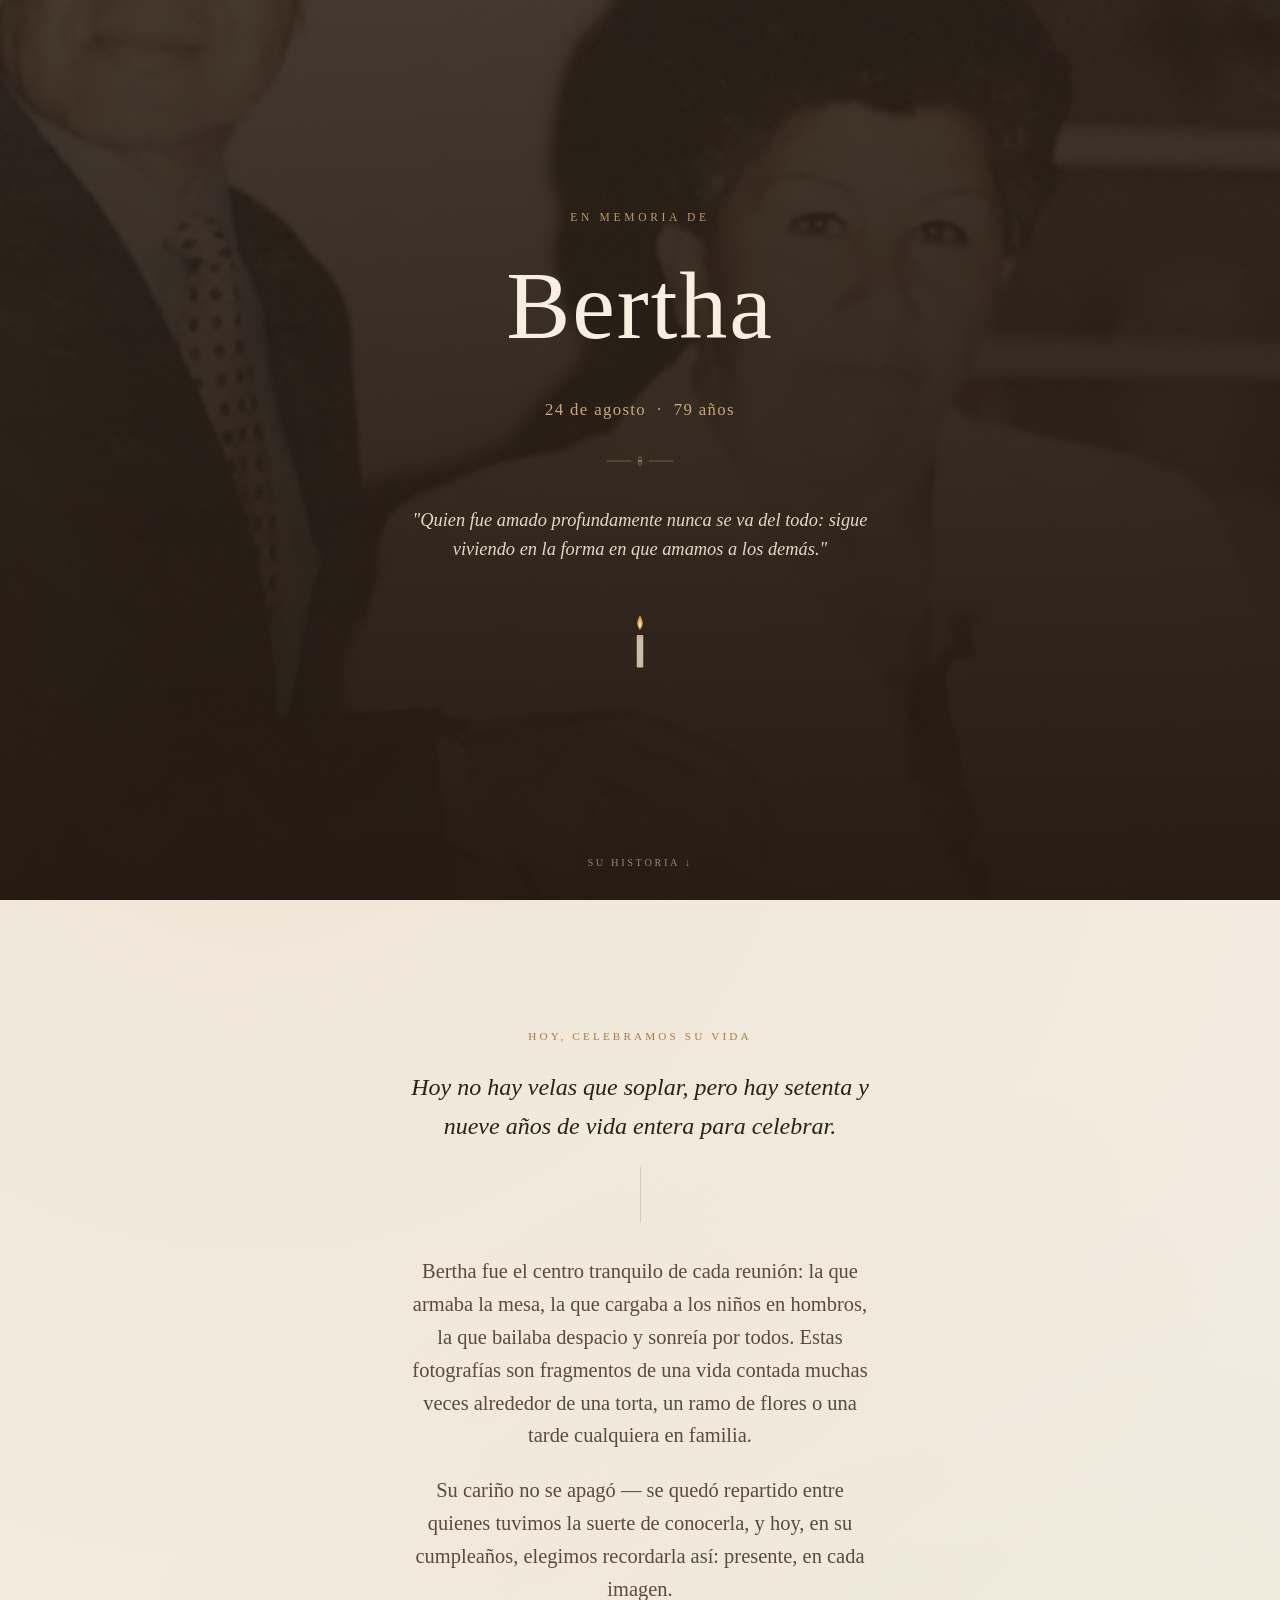
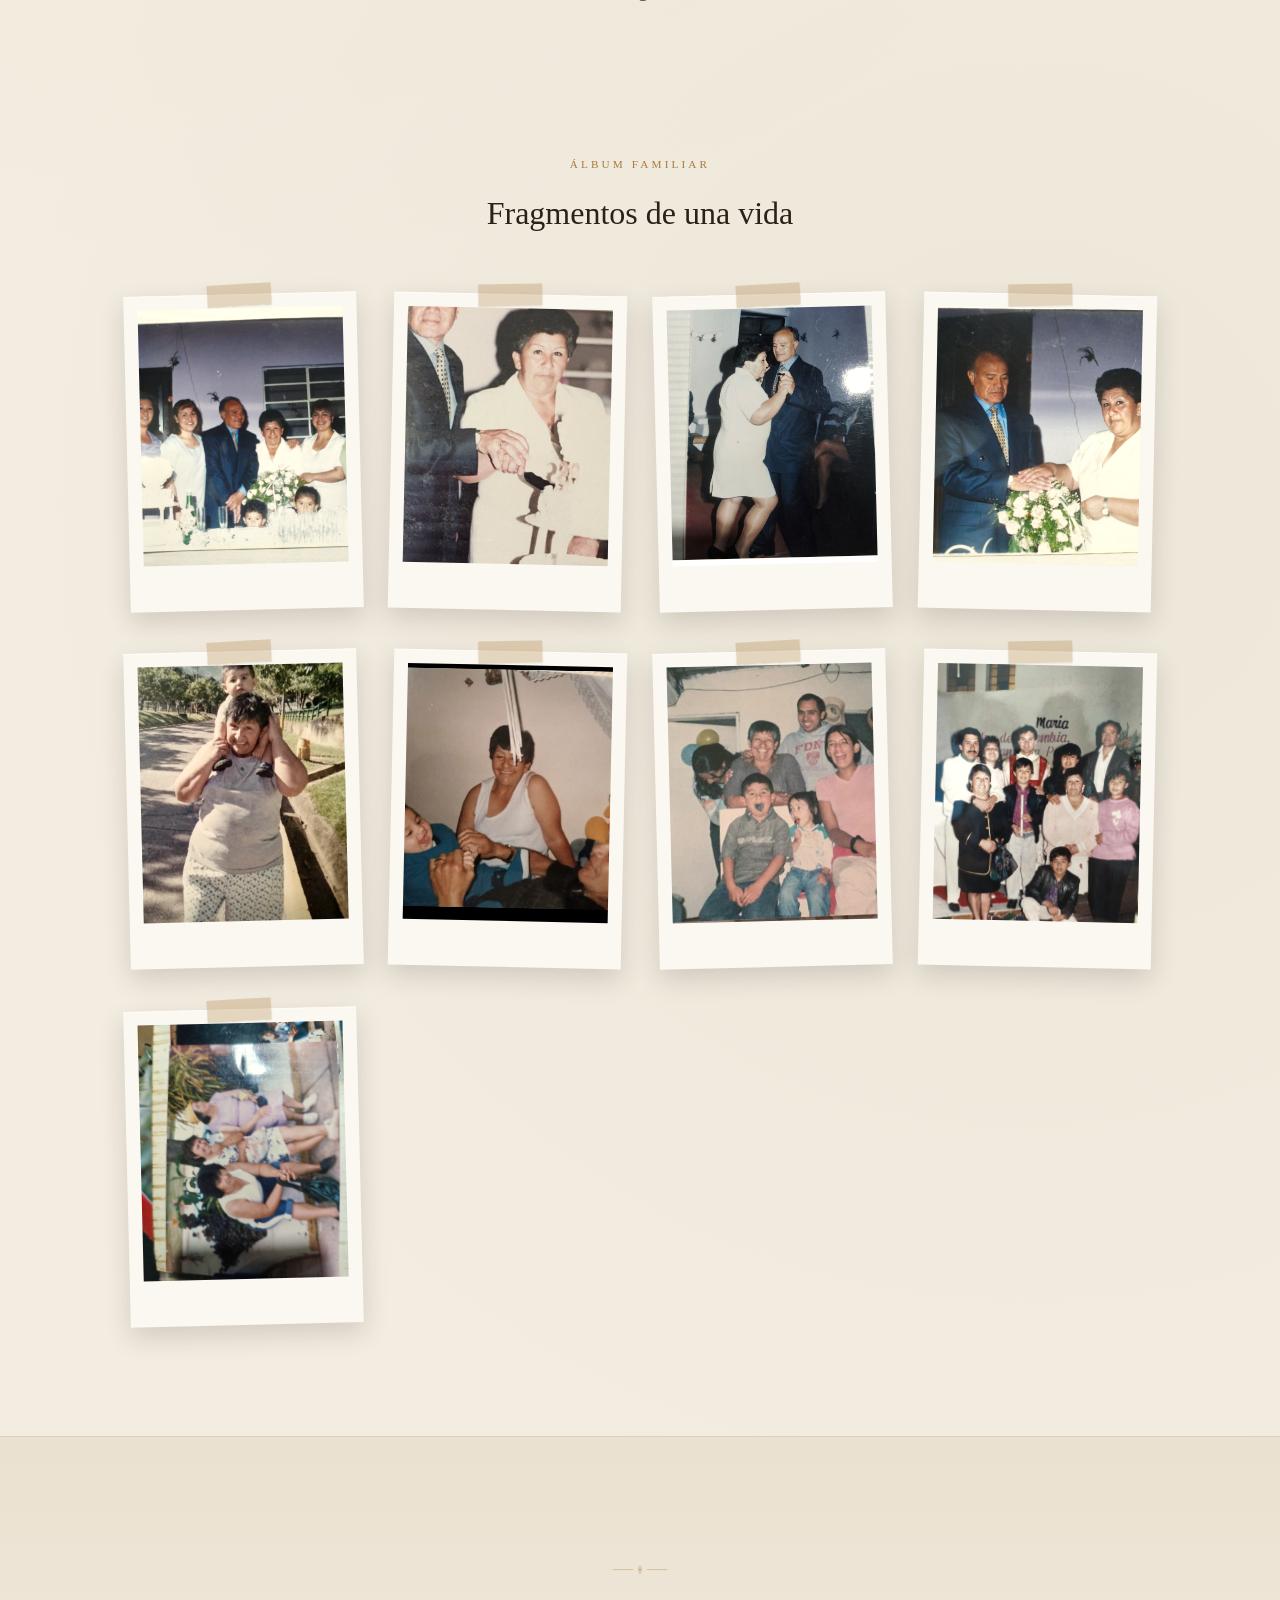
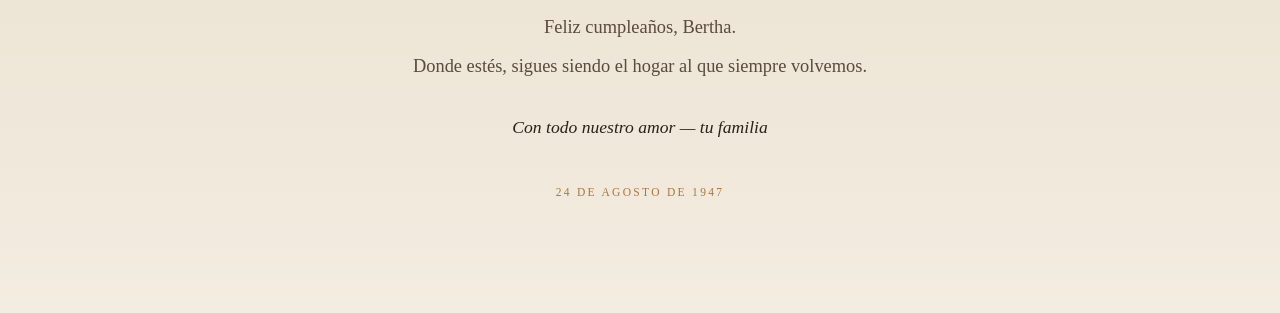
==== index.html @ 24d58ec5 "act name" ====
<!DOCTYPE html>
<html lang="es">

<head>
  <meta charset="UTF-8">
  <meta name="viewport" content="width=device-width, initial-scale=1.0">
  <title>Bertha — En su memoria</title>
  <link rel="stylesheet" href="style.css">
</head>

<body class="paper-texture">

  <section class="hero">
    <div class="hero-photo"></div>
    <div class="hero-veil"></div>
    <div class="hero-inner">
      <span class="eyebrow">En memoria de</span>
      <h1>Bertha</h1>
      <div class="dates">24 de agosto &nbsp;·&nbsp; 79 años</div>

      <svg class="flourish" viewBox="0 0 120 24" fill="none" xmlns="http://www.w3.org/2000/svg">
        <path d="M2 12H45" stroke="#C9A876" stroke-width="1" />
        <path d="M75 12H118" stroke="#C9A876" stroke-width="1" />
        <path d="M60 4C64 8 64 16 60 20C56 16 56 8 60 4Z" stroke="#C9A876" stroke-width="1.1" />
        <circle cx="60" cy="12" r="2" fill="#C9A876" />
      </svg>

      <p class="epitaph">"Quien fue amado profundamente nunca se va del todo: sigue viviendo en la forma en que amamos a
        los demás."</p>

      <svg class="candle" viewBox="0 0 40 90" xmlns="http://www.w3.org/2000/svg">
        <rect x="15" y="34" width="10" height="50" rx="2" fill="#E4D8C4" opacity="0.85" />
        <rect x="15" y="34" width="10" height="6" fill="#C9A876" opacity="0.5" />
        <g class="flame">
          <path d="M20 4C24 12 27 17 20 26C13 17 16 12 20 4Z" fill="#E0A94B" />
          <path d="M20 12C22 16 23 19 20 23C17 19 18 16 20 12Z" fill="#F6E0A6" />
        </g>
      </svg>
    </div>
    <div class="scrolldown">Su historia ↓</div>
  </section>

  <section class="tribute">
    <span class="label">Hoy, celebramos su vida</span>
    <p class="lede">Hoy no hay velas que soplar, pero hay setenta y nueve años de vida entera para celebrar.</p>
    <div class="divider"></div>
    <p>Bertha fue el centro tranquilo de cada reunión: la que armaba la mesa, la que cargaba a los niños en hombros, la
      que bailaba despacio y sonreía por todos. Estas fotografías son fragmentos de una vida contada muchas veces
      alrededor de una torta, un ramo de flores o una tarde cualquiera en familia.</p>
    <p>Su cariño no se apagó — se quedó repartido entre quienes tuvimos la suerte de conocerla, y hoy, en su cumpleaños,
      elegimos recordarla así: presente, en cada imagen.</p>
  </section>

  <section class="gallery-section">
    <div class="gallery-heading">
      <span class="label">Álbum familiar</span>
      <h2>Fragmentos de una vida</h2>
    </div>
    <div class="album">
      <div class="frame">
        <div class="tape"></div><img
          src="[data-uri]"
          alt="Familia celebrando">
      </div>
      <div class="frame">
        <div class="tape"></div><img
          src="[data-uri]"
          alt="Bertha cortando la torta">
      </div>
      <div class="frame">
        <div class="tape"></div><img
          src="[data-uri]"
          alt="Bailando">
      </div>
      <div class="frame">
        <div class="tape"></div><img
          src="[data-uri]"
          alt="Con el ramo de flores">
      </div>
      <div class="frame">
        <div class="tape"></div><img
          src="[data-uri]"
          alt="Cargando a un nieto">
      </div>
      <div class="frame">
        <div class="tape"></div><img
          src="[data-uri]"
          alt="En familia">
      </div>
      <div class="frame">
        <div class="tape"></div><img
          src="[data-uri]"
          alt="Reunión familiar">
      </div>
      <div class="frame">
        <div class="tape"></div><img
          src="[data-uri]"
          alt="En la iglesia con la familia">
      </div>
      <div class="frame">
        <div class="tape"></div><img
          src="[data-uri]"
          alt="Con las hijas">
      </div>
    </div>
  </section>

  <section class="closing">
    <svg class="flourish" viewBox="0 0 120 24" fill="none" xmlns="http://www.w3.org/2000/svg">
      <path d="M2 12H45" stroke="#A9793C" stroke-width="1" />
      <path d="M75 12H118" stroke="#A9793C" stroke-width="1" />
      <path d="M60 4C64 8 64 16 60 20C56 16 56 8 60 4Z" stroke="#A9793C" stroke-width="1.1" />
      <circle cx="60" cy="12" r="2" fill="#A9793C" />
    </svg>
    <p>Feliz cumpleaños, Bertha.</p>
    <p>Donde estés, sigues siendo el hogar al que siempre volvemos.</p>
    <div class="sign">Con todo nuestro amor — tu familia</div>
    <div class="heart">24 de agosto de 1947</div>
  </section>

</body>

</html>
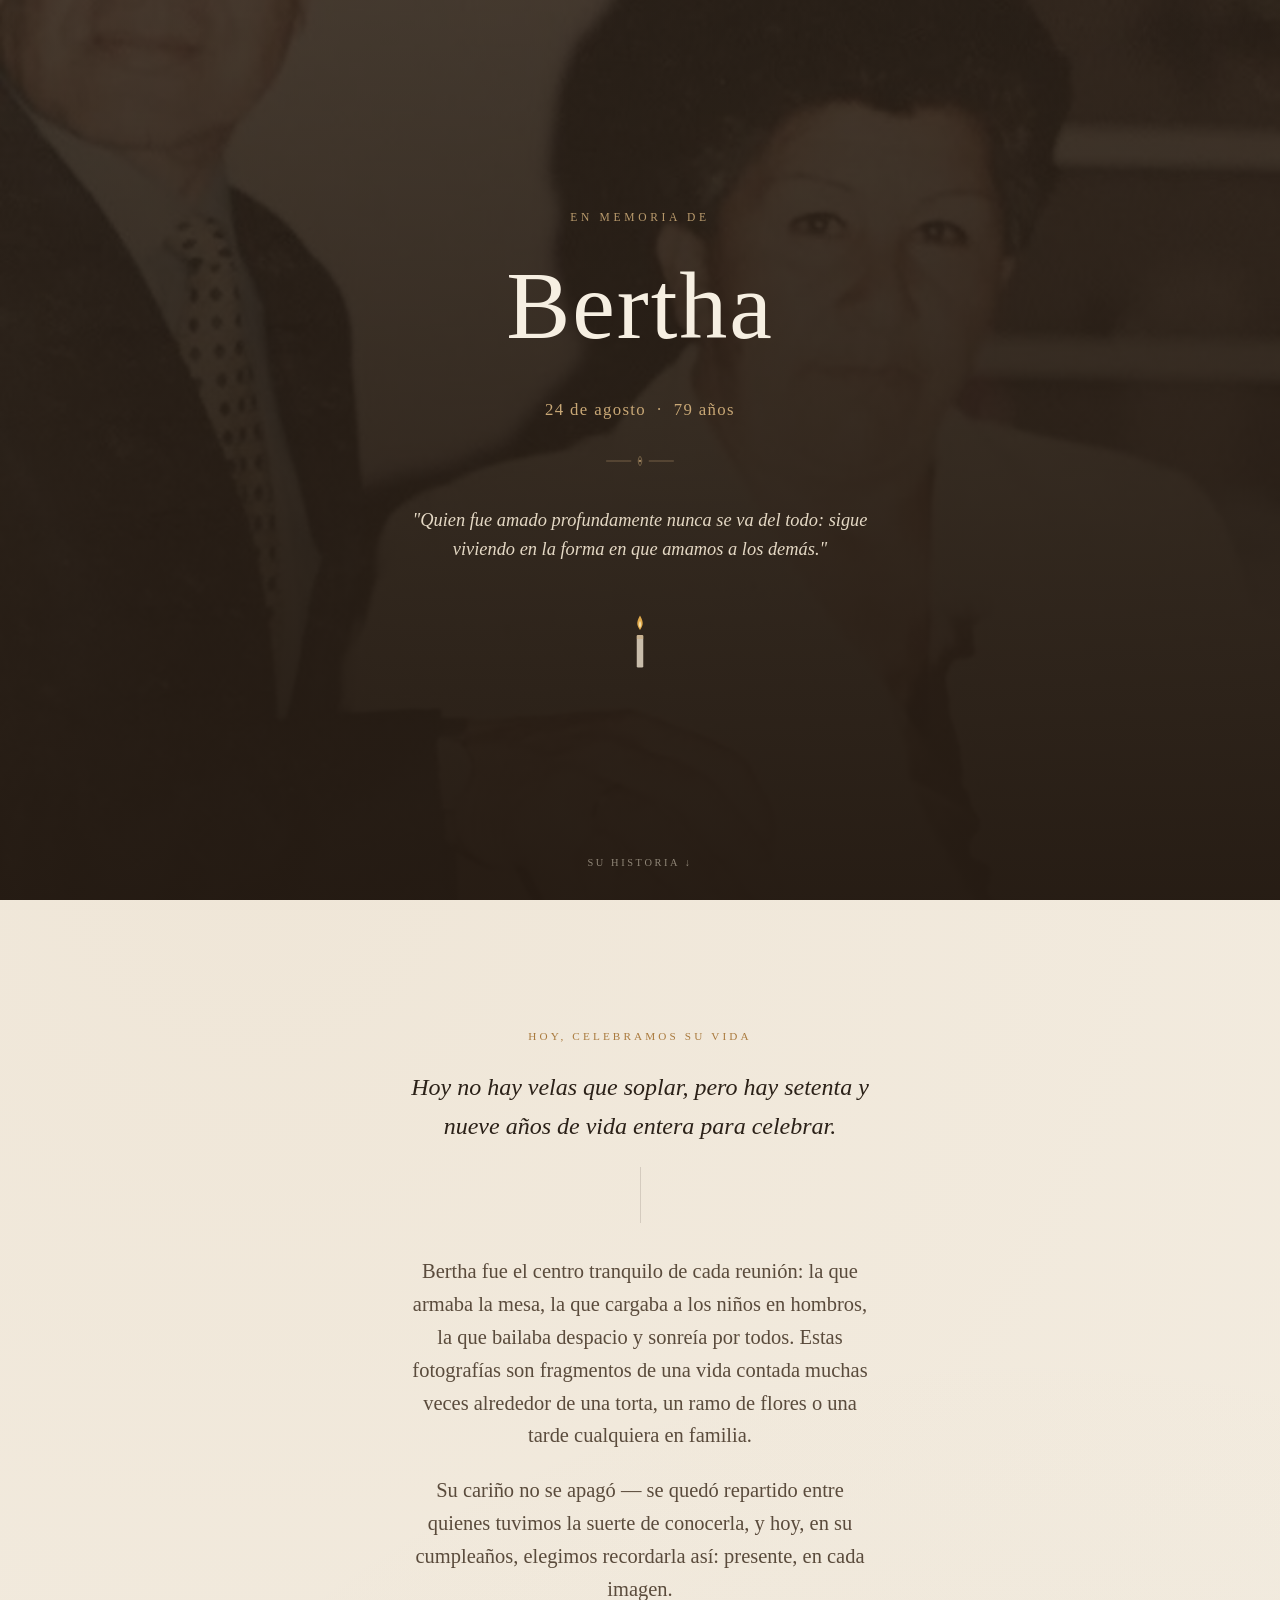
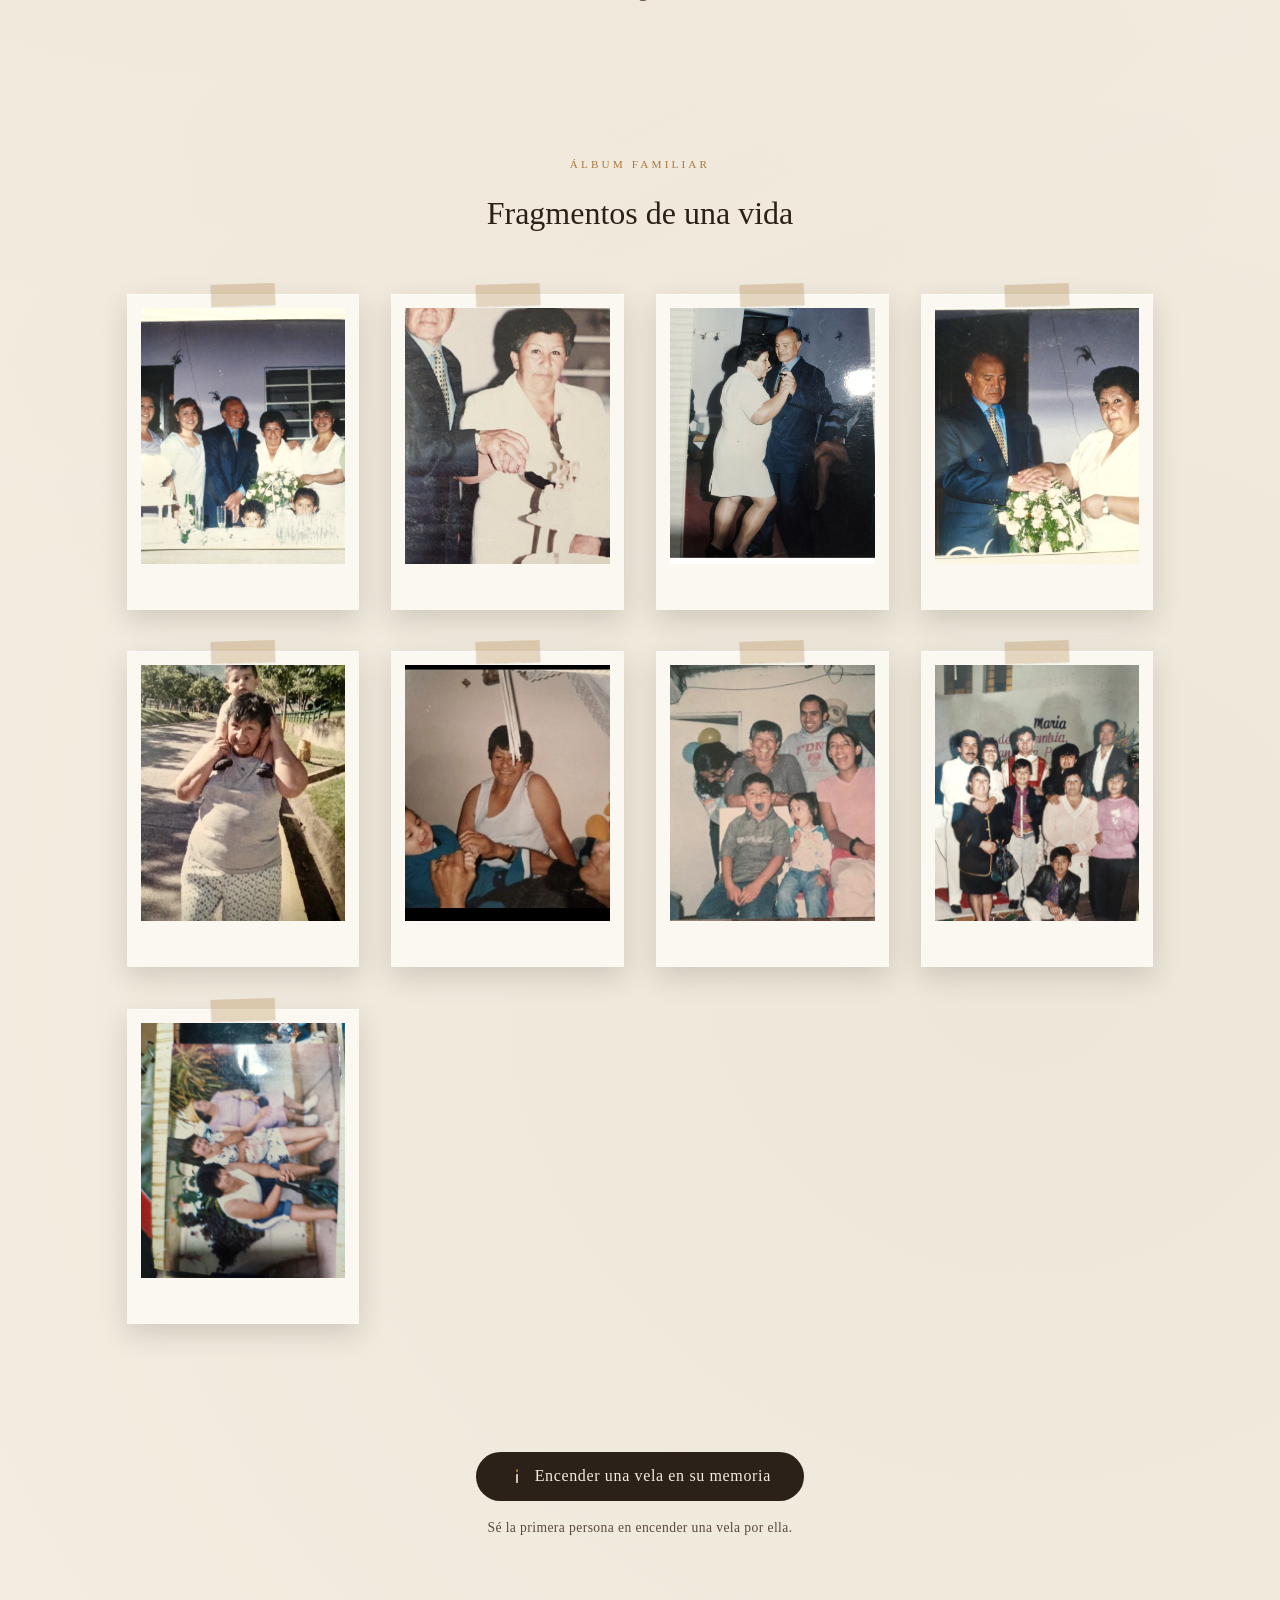
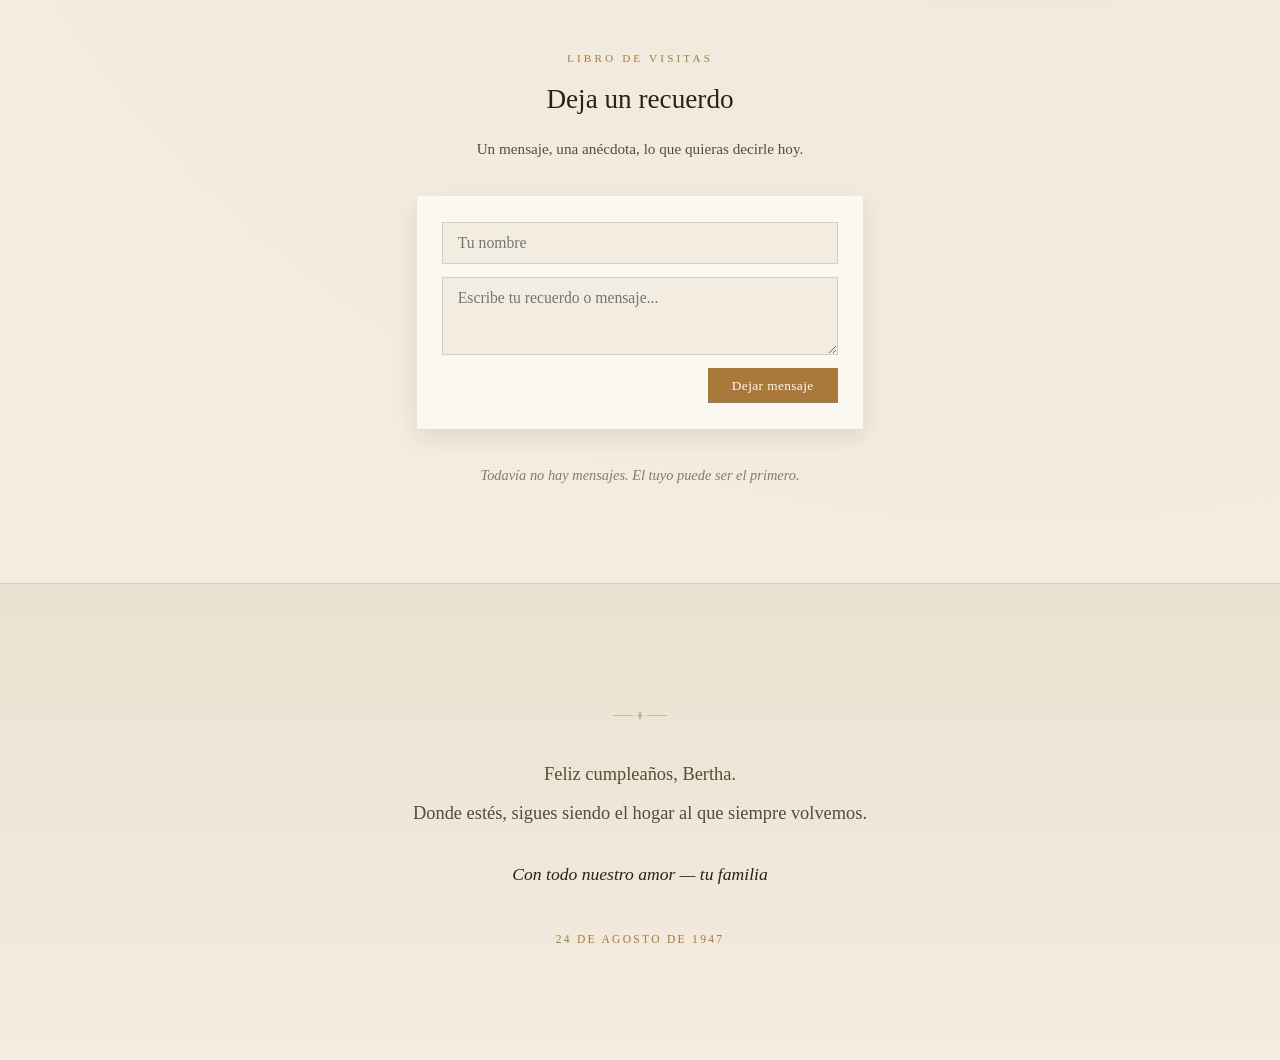
==== commit 0f6af65c: "update" ====
--- a/index.html
+++ b/index.html
@@ -1,13 +1,11 @@
 <!DOCTYPE html>
 <html lang="es">
-
 <head>
-  <meta charset="UTF-8">
-  <meta name="viewport" content="width=device-width, initial-scale=1.0">
-  <title>Bertha — En su memoria</title>
-  <link rel="stylesheet" href="style.css">
+<meta charset="UTF-8">
+<meta name="viewport" content="width=device-width, initial-scale=1.0">
+<title>Bertha — En su memoria</title>
+<link rel="stylesheet" href="style.css">
 </head>
-
 <body class="paper-texture">
 
   <section class="hero">
@@ -19,21 +17,20 @@
       <div class="dates">24 de agosto &nbsp;·&nbsp; 79 años</div>
 
       <svg class="flourish" viewBox="0 0 120 24" fill="none" xmlns="http://www.w3.org/2000/svg">
-        <path d="M2 12H45" stroke="#C9A876" stroke-width="1" />
-        <path d="M75 12H118" stroke="#C9A876" stroke-width="1" />
-        <path d="M60 4C64 8 64 16 60 20C56 16 56 8 60 4Z" stroke="#C9A876" stroke-width="1.1" />
-        <circle cx="60" cy="12" r="2" fill="#C9A876" />
+        <path d="M2 12H45" stroke="#C9A876" stroke-width="1"/>
+        <path d="M75 12H118" stroke="#C9A876" stroke-width="1"/>
+        <path d="M60 4C64 8 64 16 60 20C56 16 56 8 60 4Z" stroke="#C9A876" stroke-width="1.1"/>
+        <circle cx="60" cy="12" r="2" fill="#C9A876"/>
       </svg>
 
-      <p class="epitaph">"Quien fue amado profundamente nunca se va del todo: sigue viviendo en la forma en que amamos a
-        los demás."</p>
+      <p class="epitaph">"Quien fue amado profundamente nunca se va del todo: sigue viviendo en la forma en que amamos a los demás."</p>
 
       <svg class="candle" viewBox="0 0 40 90" xmlns="http://www.w3.org/2000/svg">
-        <rect x="15" y="34" width="10" height="50" rx="2" fill="#E4D8C4" opacity="0.85" />
-        <rect x="15" y="34" width="10" height="6" fill="#C9A876" opacity="0.5" />
+        <rect x="15" y="34" width="10" height="50" rx="2" fill="#E4D8C4" opacity="0.85"/>
+        <rect x="15" y="34" width="10" height="6" fill="#C9A876" opacity="0.5"/>
         <g class="flame">
-          <path d="M20 4C24 12 27 17 20 26C13 17 16 12 20 4Z" fill="#E0A94B" />
-          <path d="M20 12C22 16 23 19 20 23C17 19 18 16 20 12Z" fill="#F6E0A6" />
+          <path d="M20 4C24 12 27 17 20 26C13 17 16 12 20 4Z" fill="#E0A94B"/>
+          <path d="M20 12C22 16 23 19 20 23C17 19 18 16 20 12Z" fill="#F6E0A6"/>
         </g>
       </svg>
     </div>
@@ -41,83 +38,75 @@
   </section>
 
   <section class="tribute">
-    <span class="label">Hoy, celebramos su vida</span>
-    <p class="lede">Hoy no hay velas que soplar, pero hay setenta y nueve años de vida entera para celebrar.</p>
+    <span class="label reveal">Hoy, celebramos su vida</span>
+    <p class="lede reveal">Hoy no hay velas que soplar, pero hay setenta y nueve años de vida entera para celebrar.</p>
     <div class="divider"></div>
-    <p>Bertha fue el centro tranquilo de cada reunión: la que armaba la mesa, la que cargaba a los niños en hombros, la
-      que bailaba despacio y sonreía por todos. Estas fotografías son fragmentos de una vida contada muchas veces
-      alrededor de una torta, un ramo de flores o una tarde cualquiera en familia.</p>
-    <p>Su cariño no se apagó — se quedó repartido entre quienes tuvimos la suerte de conocerla, y hoy, en su cumpleaños,
-      elegimos recordarla así: presente, en cada imagen.</p>
+    <p class="reveal">Bertha fue el centro tranquilo de cada reunión: la que armaba la mesa, la que cargaba a los niños en hombros, la que bailaba despacio y sonreía por todos. Estas fotografías son fragmentos de una vida contada muchas veces alrededor de una torta, un ramo de flores o una tarde cualquiera en familia.</p>
+    <p class="reveal">Su cariño no se apagó — se quedó repartido entre quienes tuvimos la suerte de conocerla, y hoy, en su cumpleaños, elegimos recordarla así: presente, en cada imagen.</p>
   </section>
 
   <section class="gallery-section">
-    <div class="gallery-heading">
+    <div class="gallery-heading reveal">
       <span class="label">Álbum familiar</span>
       <h2>Fragmentos de una vida</h2>
     </div>
     <div class="album">
-      <div class="frame">
-        <div class="tape"></div><img
-          src="[data-uri]